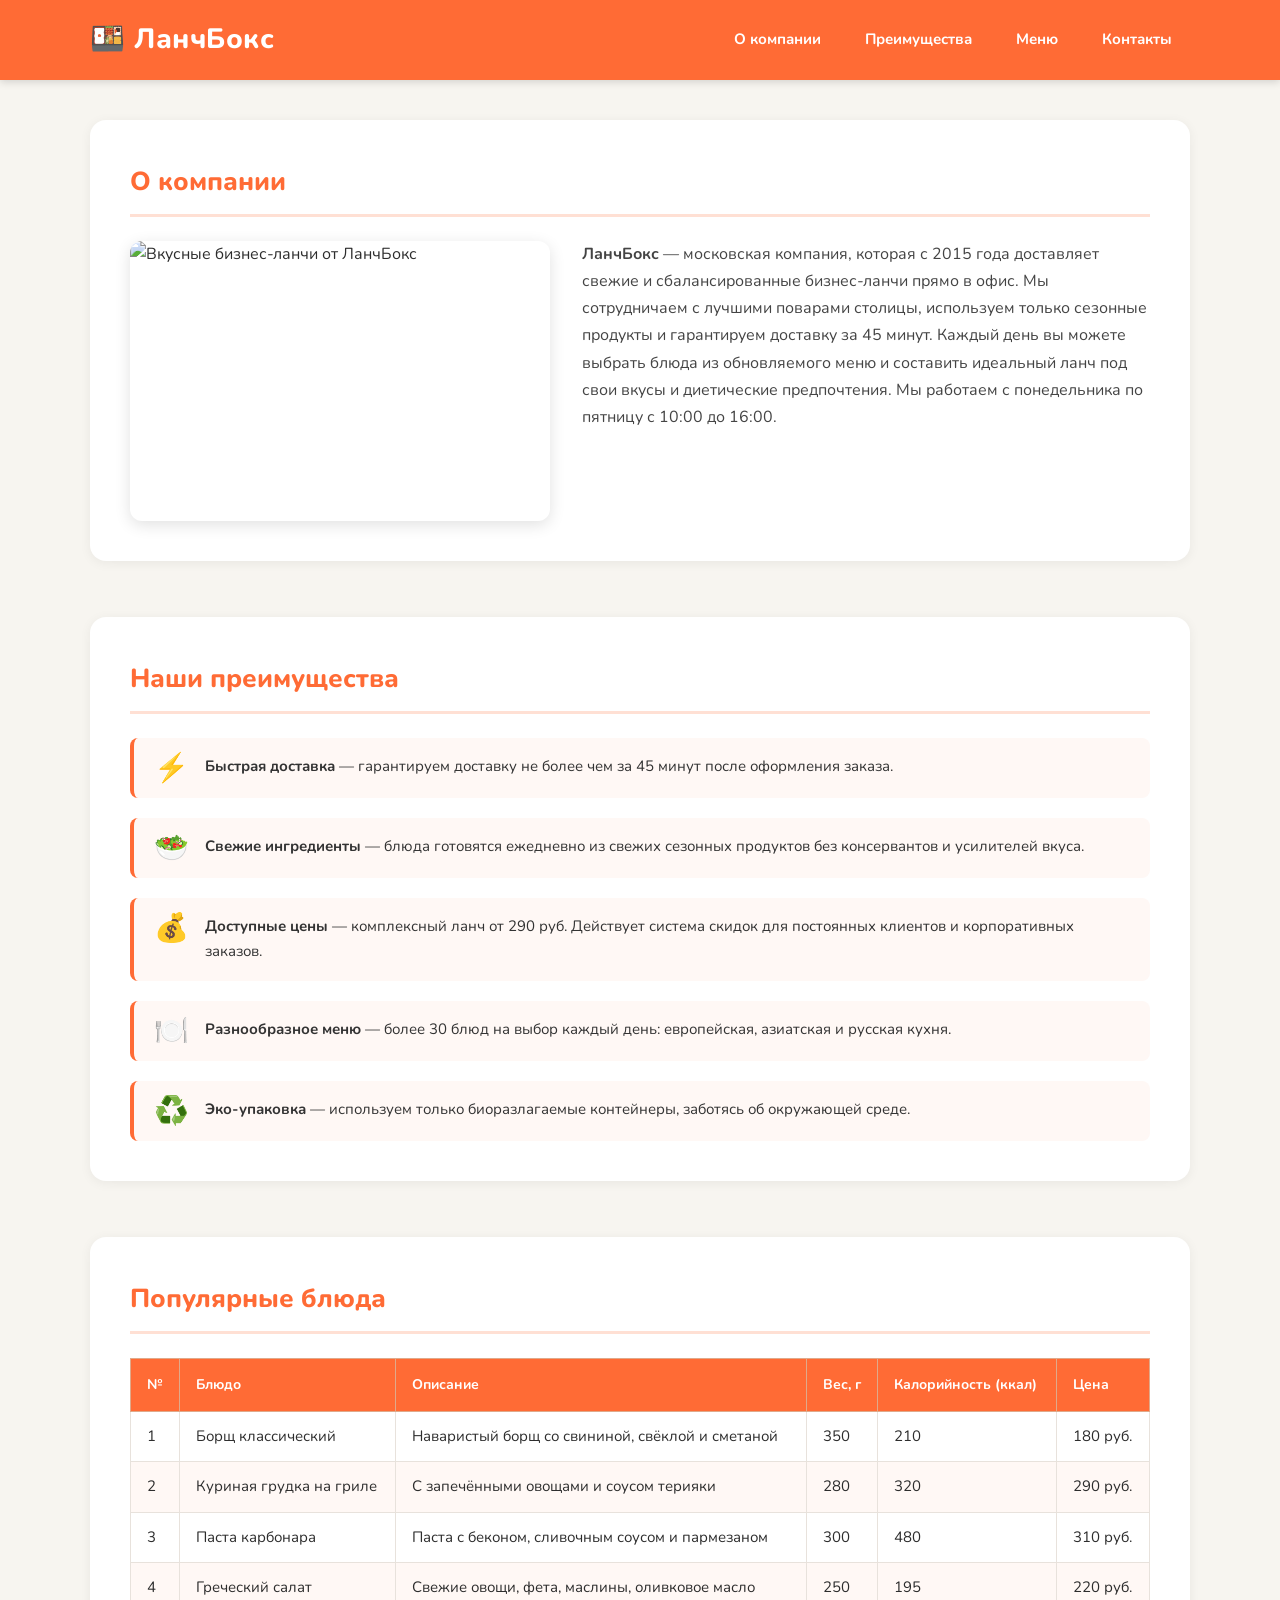
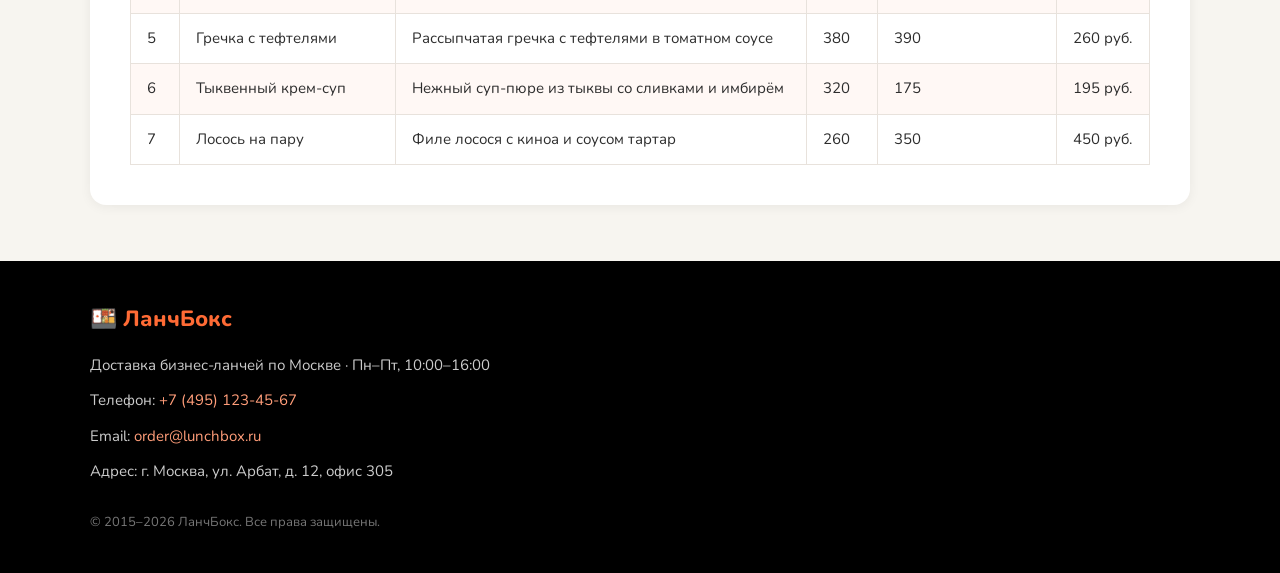
==== lab1/index.html @ 67329dd9 "Adding files" ====
<!DOCTYPE html>
<html lang="ru">
<head>
  <meta charset="UTF-8" />
  <meta name="viewport" content="width=device-width, initial-scale=1.0" />
  <title>ЛанчБокс — доставка бизнес-ланчей в Москве</title>
  <link
    href="https://fonts.googleapis.com/css2?family=Nunito:wght@400;600;700;800&display=swap"
    rel="stylesheet"
  />
  <link rel="stylesheet" href="style.css" />
</head>
<body>

  <header>
    <div class="header-inner">
      <h1>🍱 ЛанчБокс</h1>
      <nav>
        <a href="#about">О компании</a>
        <a href="#advantages">Преимущества</a>
        <a href="#menu">Меню</a>
        <a href="#footer">Контакты</a>
      </nav>
    </div>
  </header>

  <main>

    <section id="about" class="section-about">
      <h2>О компании</h2>
      <div class="about-content">
        <img
          src="https://images.unsplash.com/photo-1504674900247-0877df9cc836?w=700&q=80"
          alt="Вкусные бизнес-ланчи от ЛанчБокс"
          class="about-img"
        />
        <p>
          <strong>ЛанчБокс</strong> — московская компания, которая с 2015 года
          доставляет свежие и сбалансированные бизнес-ланчи прямо в офис.
          Мы сотрудничаем с лучшими поварами столицы, используем только
          сезонные продукты и гарантируем доставку за 45 минут. Каждый
          день вы можете выбрать блюда из обновляемого меню и составить
          идеальный ланч под свои вкусы и диетические предпочтения.
          Мы работаем с понедельника по пятницу с 10:00
          до 16:00.
        </p>
      </div>
    </section>

    <section id="advantages" class="section-advantages">
      <h2>Наши преимущества</h2>
      <ul class="advantages-list">
        <li>
          <span class="adv-icon">⚡</span>
          <div>
            <strong>Быстрая доставка</strong> — гарантируем доставку не более чем
            за 45 минут после оформления заказа.
          </div>
        </li>
        <li>
          <span class="adv-icon">🥗</span>
          <div>
            <strong>Свежие ингредиенты</strong> — блюда готовятся ежедневно из
            свежих сезонных продуктов без консервантов и усилителей вкуса.
          </div>
        </li>
        <li>
          <span class="adv-icon">💰</span>
          <div>
            <strong>Доступные цены</strong> — комплексный ланч от 290 руб.
            Действует система скидок для постоянных клиентов и корпоративных
            заказов.
          </div>
        </li>
        <li>
          <span class="adv-icon">🍽️</span>
          <div>
            <strong>Разнообразное меню</strong> — более 30 блюд на выбор
            каждый день: европейская, азиатская и русская кухня.
          </div>
        </li>
        <li>
          <span class="adv-icon">♻️</span>
          <div>
            <strong>Эко-упаковка</strong> — используем только биоразлагаемые
            контейнеры, заботясь об окружающей среде.
          </div>
        </li>
      </ul>
    </section>

    <section id="menu" class="section-menu">
      <h2>Популярные блюда</h2>
      <div class="table-wrapper">
        <table>
          <thead>
            <tr>
              <th>№</th>
              <th>Блюдо</th>
              <th>Описание</th>
              <th>Вес, г</th>
              <th>Калорийность (ккал)</th>
              <th>Цена</th>
            </tr>
          </thead>
          <tbody>
            <tr>
              <td>1</td>
              <td>Борщ классический</td>
              <td>Наваристый борщ со свининой, свёклой и сметаной</td>
              <td>350</td>
              <td>210</td>
              <td>180 руб.</td>
            </tr>
            <tr>
              <td>2</td>
              <td>Куриная грудка на гриле</td>
              <td>С запечёнными овощами и соусом терияки</td>
              <td>280</td>
              <td>320</td>
              <td>290 руб.</td>
            </tr>
            <tr>
              <td>3</td>
              <td>Паста карбонара</td>
              <td>Паста с беконом, сливочным соусом и пармезаном</td>
              <td>300</td>
              <td>480</td>
              <td>310 руб.</td>
            </tr>
            <tr>
              <td>4</td>
              <td>Греческий салат</td>
              <td>Свежие овощи, фета, маслины, оливковое масло</td>
              <td>250</td>
              <td>195</td>
              <td>220 руб.</td>
            </tr>
            <tr>
              <td>5</td>
              <td>Гречка с тефтелями</td>
              <td>Рассыпчатая гречка с тефтелями в томатном соусе</td>
              <td>380</td>
              <td>390</td>
              <td>260 руб.</td>
            </tr>
            <tr>
              <td>6</td>
              <td>Тыквенный крем-суп</td>
              <td>Нежный суп-пюре из тыквы со сливками и имбирём</td>
              <td>320</td>
              <td>175</td>
              <td>195 руб.</td>
            </tr>
            <tr>
              <td>7</td>
              <td>Лосось на пару</td>
              <td>Филе лосося с киноа и соусом тартар</td>
              <td>260</td>
              <td>350</td>
              <td>450 руб.</td>
            </tr>
          </tbody>
        </table>
      </div>
    </section>

  </main>

  <!-- футер типо -->
  <footer id="footer">
    <div class="footer-inner">
      <p class="footer-brand">🍱 ЛанчБокс</p>
      <p>Доставка бизнес-ланчей по Москве · Пн–Пт, 10:00–16:00</p>
      <p>
        Телефон:
        <a href="tel:+74951234567">+7 (495) 123-45-67</a>
      </p>
      <p>
        Email:
        <a href="mailto:order@lunchbox.ru">order@lunchbox.ru</a>
      </p>
      <p>
        Адрес: г. Москва, ул. Арбат, д. 12, офис 305
      </p>
      <p class="footer-copy">&copy; 2015&ndash;2026 ЛанчБокс. Все права защищены.</p>
    </div>
  </footer>

</body>
</html>
---- lab1/style.css ----
* {
  margin: 0;
  box-sizing: border-box 
  padding: 0;
}

/* 
ОБЩИЕ СТИЛИ СТРАНИЦЫ
*/
body {
  font-family: 'Nunito', sans-serif;
  font-size: 16px;
  color: #2d2d2d;
  background-color: #f7f5f0;
  line-height: 1.7;
}

/* 
ШАПКА (header)
*/  
header {
  background-color: #ff6b35;
  padding: 0 40px;
  margin: 0;
  box-shadow: 0 2px 8px rgba(0, 0, 0, 0.15);
  position: sticky;
  top: 0;
  z-index: 100;
}

.header-inner {
  max-width: 1100px;
  margin: 0 auto;
  padding: 16px 0;
  display: flex;
  align-items: center;
  justify-content: space-between;
}

h1 {
  font-family: 'Nunito', sans-serif;
  font-size: 28px;
  font-weight: 800;
  color: #ffffff;
  letter-spacing: 0.5px;
}

/* 
НАВИГАЦИЯ (nav)
*/
nav {
  margin: 0;
  padding: 0;
  display: flex;
  gap: 8px;
}

nav a {
  font-family: 'Nunito', sans-serif;
  font-size: 15px;
  font-weight: 700;
  color: #ffffff;
  text-decoration: none;
  padding: 8px 18px;
  border-radius: 24px;
  transition: background-color 0.25s, color 0.25s;
}

nav a:hover {
  background-color: #ffffff;
  color: #ff6b35;
}

/* 
ГЛАВНЫЙ КОНТЕНТ (main)
*/
main {
  max-width: 1100px;
  margin: 40px auto;
  padding: 0 24px;
}

/*
ОБЩИЕ СТИЛИ СЕКЦИЙ
*/
section {
  margin: 0 0 56px 0;
  padding: 40px;
  background-color: #ffffff;
  border-radius: 16px;
  box-shadow: 0 2px 12px rgba(0, 0, 0, 0.06);
}

h2 {
  font-family: 'Nunito', sans-serif;
  font-size: 26px;
  font-weight: 800;
  color: #ff6b35;
  margin-bottom: 24px;
  padding-bottom: 10px;
  border-bottom: 3px solid #ffe0d4;
}

/*
СЕКЦИЯ «О КОМПАНИИ»
*/
.about-content {
  display: flex;
  gap: 32px;
  align-items: flex-start;
  flex-wrap: wrap;
}

.about-img {
  width: 420px;
  height: 280px;
  object-fit: cover;
  border-radius: 12px;
  box-shadow: 0 4px 16px rgba(0, 0, 0, 0.12);
  flex-shrink: 0;
}

.section-about p {
  font-family: 'Nunito', sans-serif;
  font-size: 16px;
  color: #444444;
  flex: 1;
  min-width: 260px;
}

/*
СЕКЦИЯ «ПРЕИМУЩЕСТВА»
*/
.advantages-list {
  list-style: none;
  padding: 0;
  margin: 0;
  display: flex;
  flex-direction: column;
  gap: 20px;
}

.advantages-list li {
  display: flex;
  align-items: flex-start;
  gap: 16px;
  background-color: #fff8f5;
  border-left: 4px solid #ff6b35;
  padding: 16px 20px;
  border-radius: 8px;
  font-family: 'Nunito', sans-serif;
  font-size: 15px;
  color: #333333;
}

.adv-icon {
  font-size: 28px;
  line-height: 1;
  flex-shrink: 0;
}

/*
СЕКЦИЯ «ПОПУЛЯРНЫЕ БЛЮДА» — ТАБЛИЦА
*/
.table-wrapper {
  overflow-x: auto;
}

table {
  width: 100%;
  border-collapse: collapse;
  font-family: 'Nunito', sans-serif;
  font-size: 15px;
  color: #2d2d2d;
}

thead tr {
  background-color: #ff6b35;
  color: #ffffff;
}

th {
  padding: 14px 16px;
  border: 1px solid #e0a98a;
  text-align: left;
  font-weight: 700;
  font-size: 14px;
}

td {
  padding: 12px 16px;
  border: 1px solid #e8e2dc;
  text-align: left;
  vertical-align: top;
}

tbody tr:nth-child(even) {
  background-color: #fff8f5;
}

tbody tr:hover {
  background-color: #ffe0d4;
  transition: background-color 0.2s;
}

/*
   ФУТЕР (footer)
*/
footer {
  background-color: black;
  color: white;
  padding: 40px 24px;
  margin: 0;
}

.footer-inner {
  max-width: 1100px;
  margin: 0 auto;
  padding: 0;
  display: flex;
  flex-direction: column;
  gap: 10px;
}

.footer-brand {
  font-family: 'Nunito', sans-serif;
  font-size: 22px;
  font-weight: 800;
  color: #ff6b35;
  margin-bottom: 4px;
}

footer p {
  font-family: 'Nunito', sans-serif;
  font-size: 15px;
  color: #cccccc;
}

footer a {
  font-family: 'Nunito', sans-serif;
  font-size: 15px;
  color: #ff9d79;
  text-decoration: none;
  transition: color 0.2s;
}

footer a:hover {
  color: #ff6b35;
}

.footer-copy {
  margin-top: 16px;
  font-size: 13px;
  color: #777777;
}
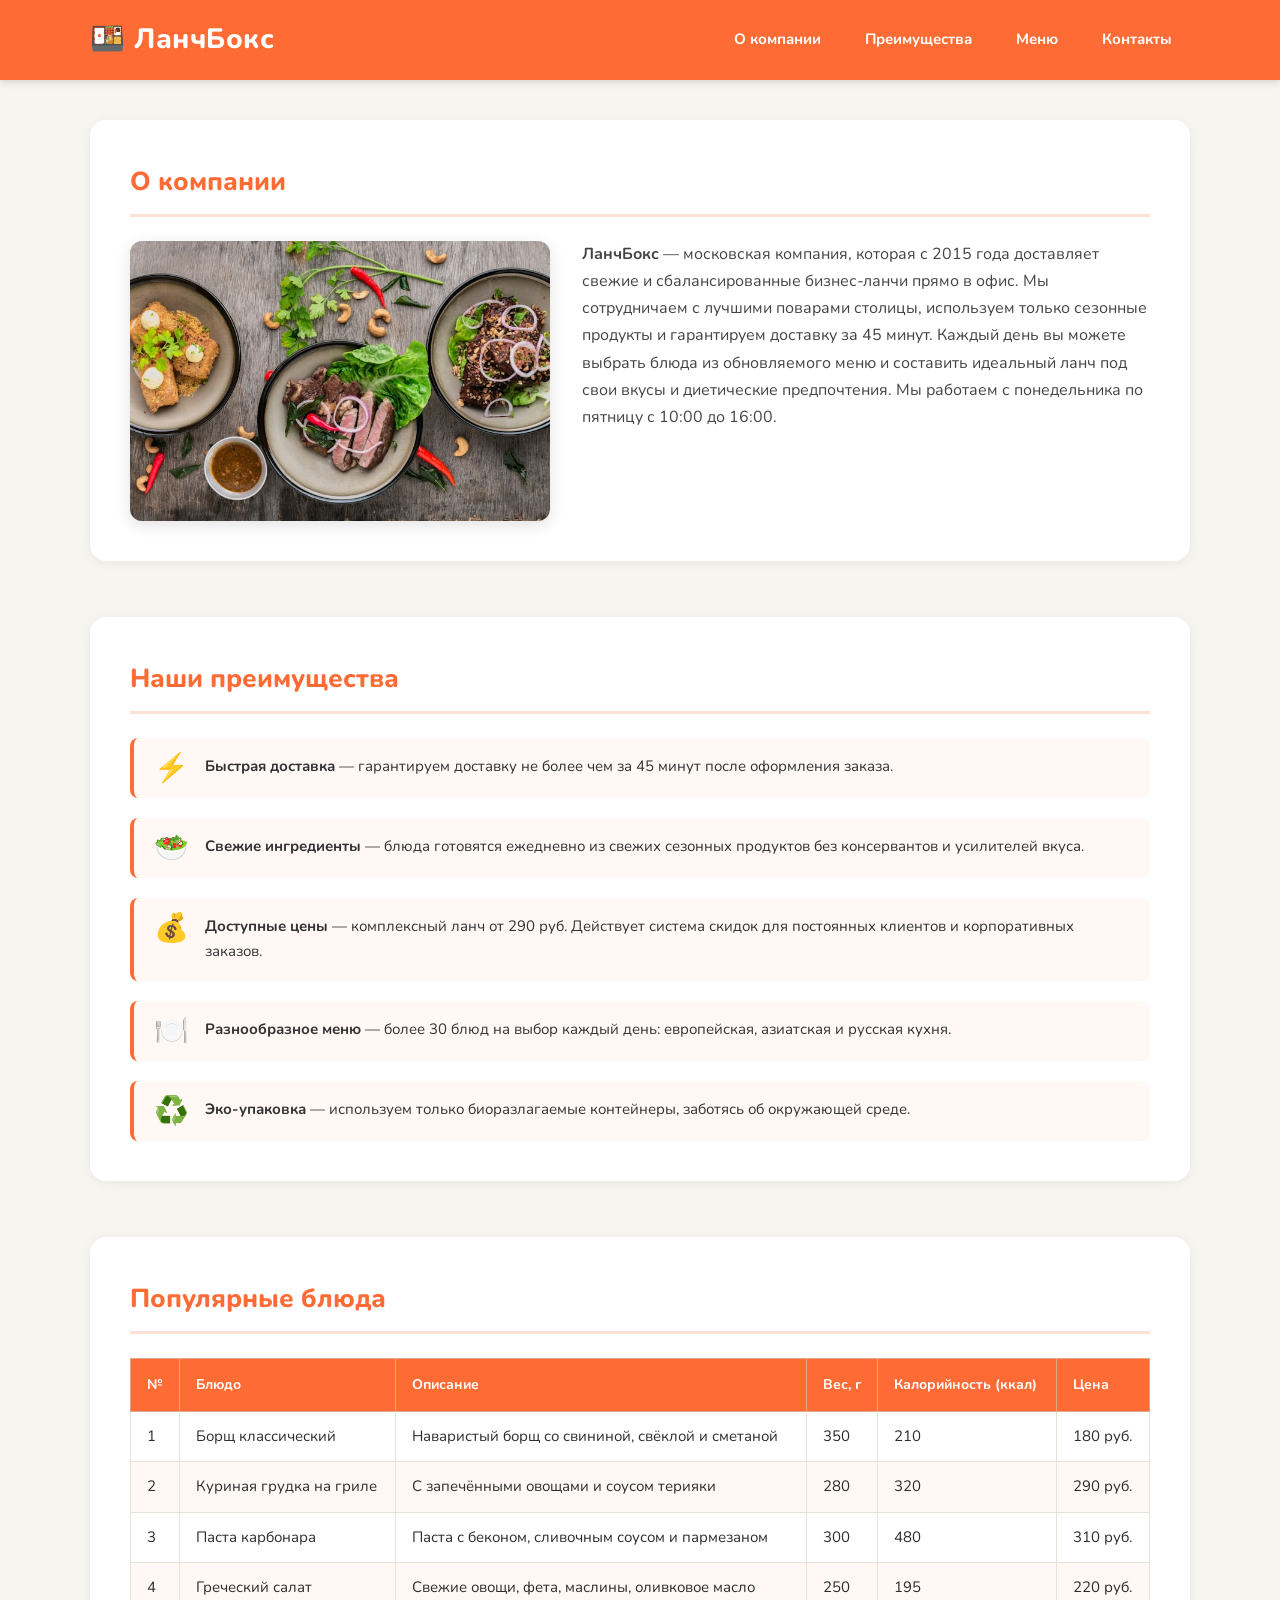
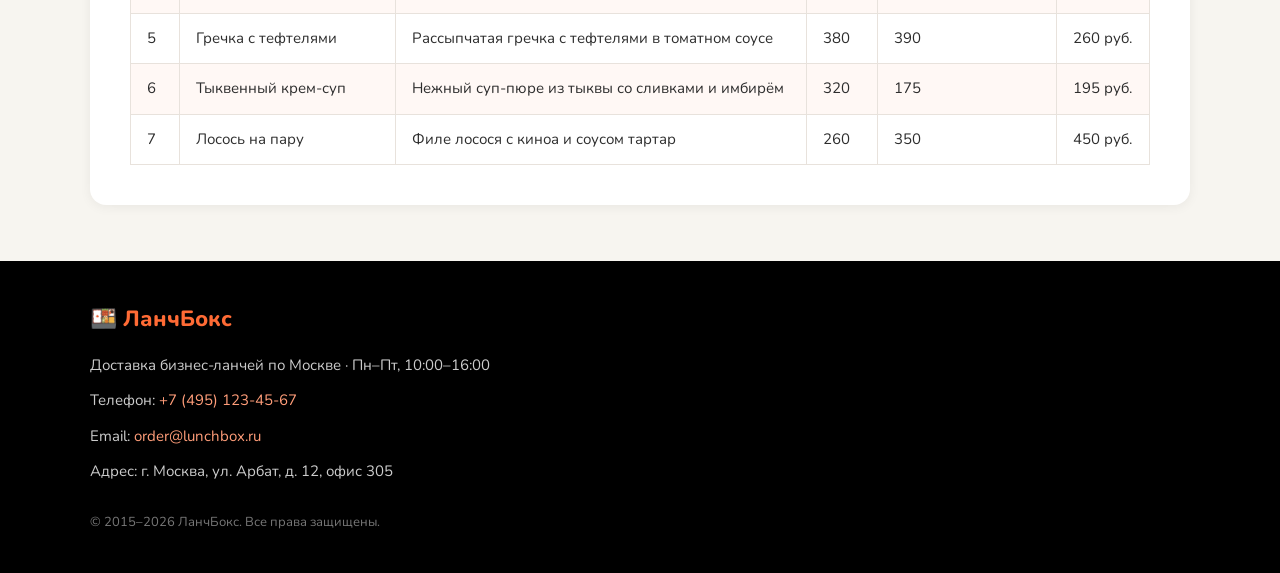
==== commit 3147e7f1: "Adding photo as file" ====
--- a/lab1/index.html
+++ b/lab1/index.html
@@ -30,7 +30,7 @@
       <h2>О компании</h2>
       <div class="about-content">
         <img
-          src="https://images.unsplash.com/photo-1504674900247-0877df9cc836?w=700&q=80"
+          src="photo.jpg"
           alt="Вкусные бизнес-ланчи от ЛанчБокс"
           class="about-img"
         />
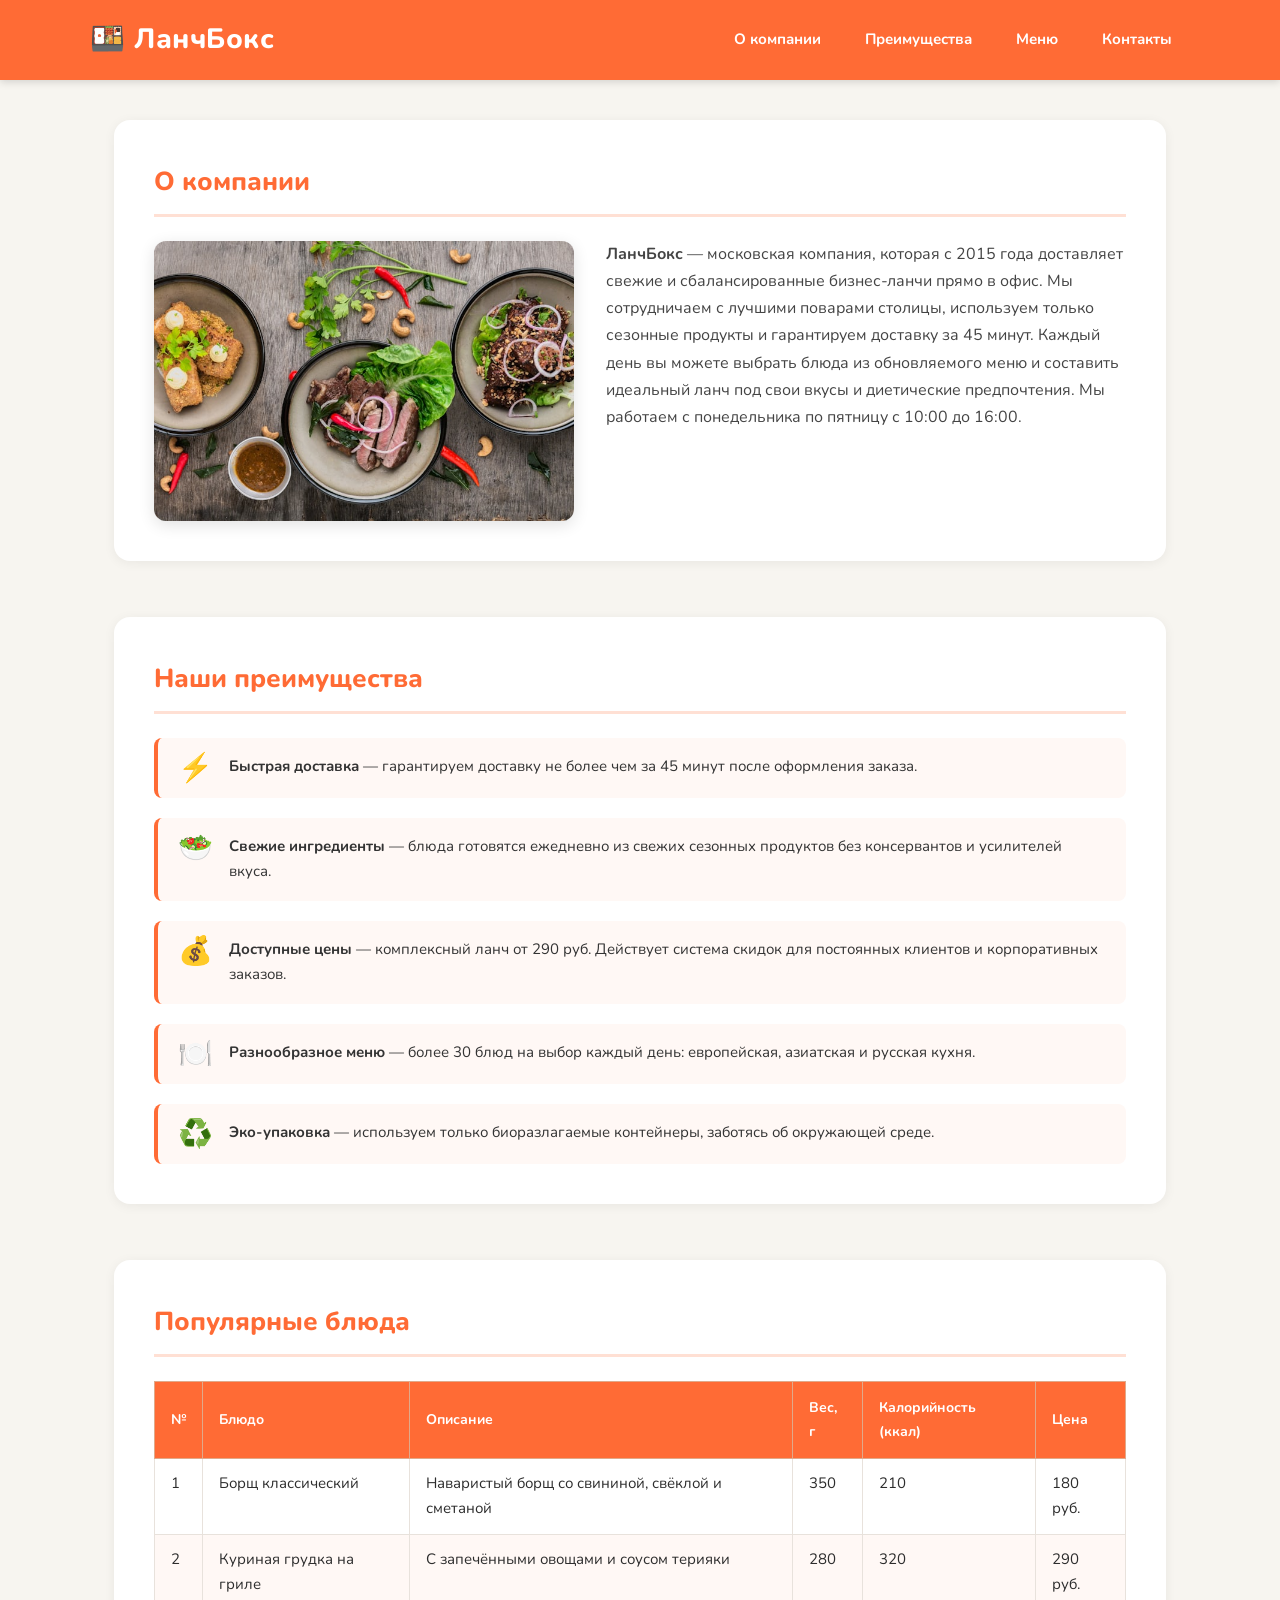
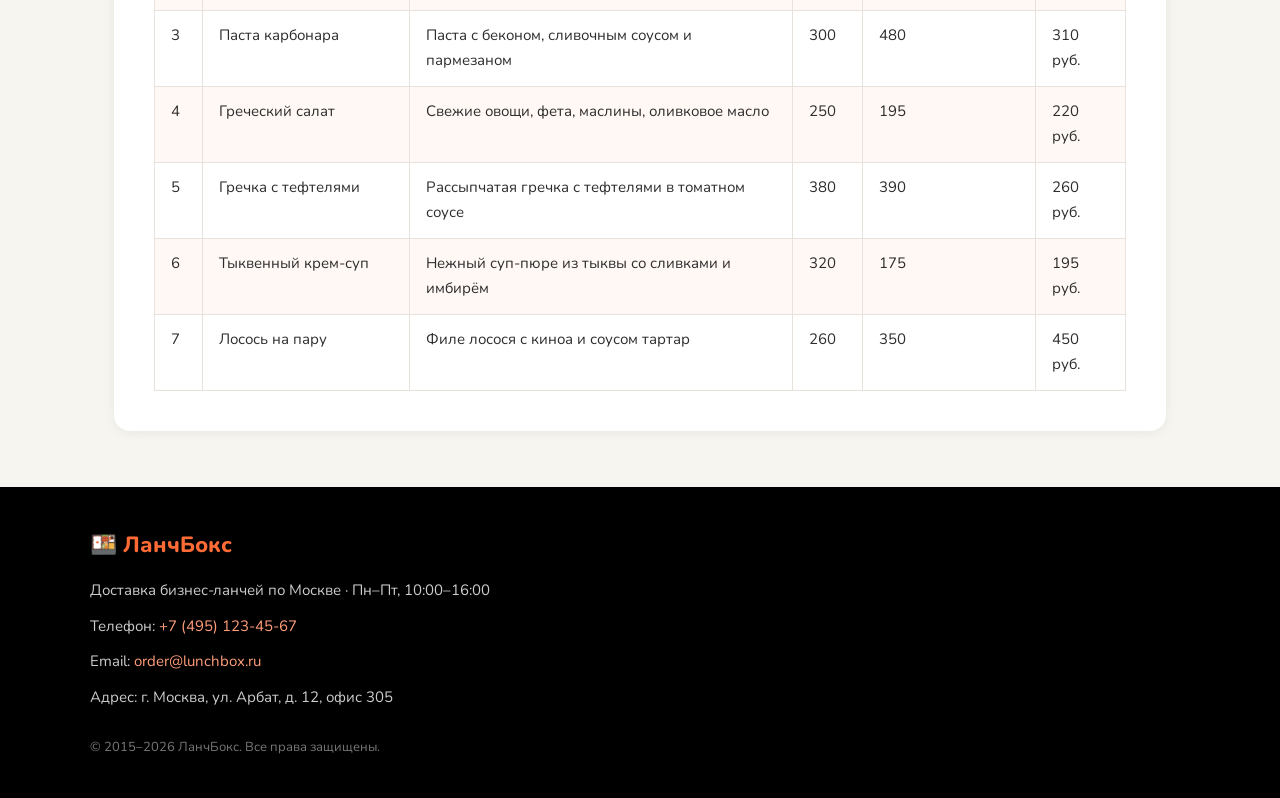
==== commit 04b6ebd8: "adding photo.jpg to images dir" ====
--- a/lab1/index.html
+++ b/lab1/index.html
@@ -30,7 +30,7 @@
       <h2>О компании</h2>
       <div class="about-content">
         <img
-          src="photo.jpg"
+          src="images/photo.jpg"
           alt="Вкусные бизнес-ланчи от ЛанчБокс"
           class="about-img"
         />
--- a/lab1/style.css
+++ b/lab1/style.css
@@ -1,6 +1,6 @@
 * {
   margin: 0;
-  box-sizing: border-box 
+  box-sizing: border-box;
   padding: 0;
 }
 
